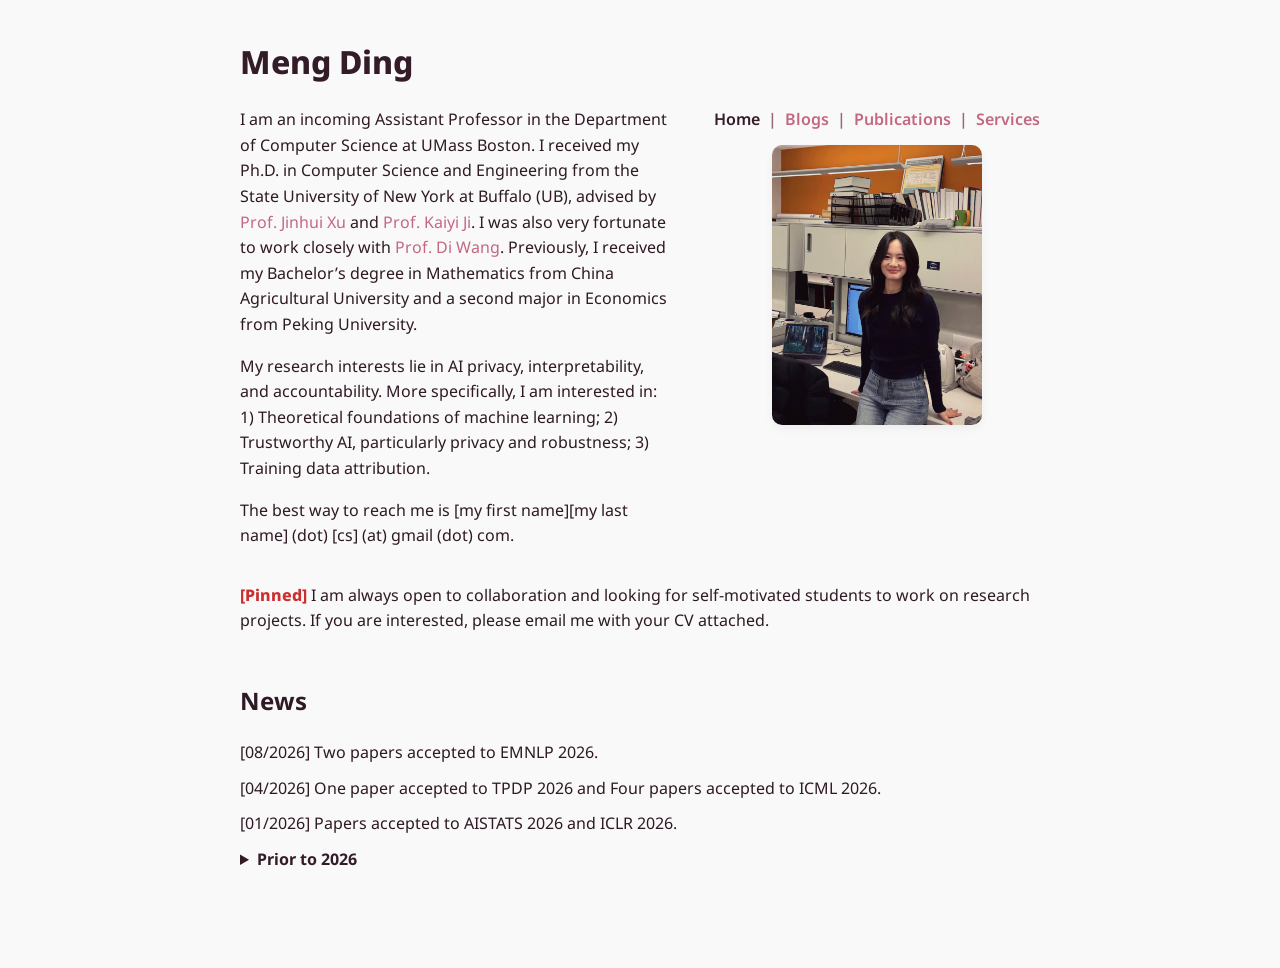
==== index.html @ 01e3784d "new role and new pubs ^ ^" ====
<!DOCTYPE HTML>
<html lang="en">

<head>
  <title>Meng Ding</title>

  <meta charset="utf-8">
  <meta name="viewport" content="width=device-width, initial-scale=1.0">
  <meta http-equiv="Content-Type" content="text/html; charset=us-ascii">
  <meta name="color-scheme" content="dark light">
  <meta name="theme-color" content="#FFFFFF" media="(prefers-color-scheme: light)">
  <meta name="theme-color" content="#121212" media="(prefers-color-scheme: dark)">

  <link rel="preconnect" href="https://fonts.googleapis.com">
  <link rel="preconnect" href="https://fonts.gstatic.com" crossorigin>
  <link href="https://fonts.googleapis.com/css2?family=Noto+Sans:ital,wght@0,100..900;1,100..900&display=swap"
    rel="stylesheet">

  <link rel="stylesheet" type="text/css" href="myweb.css">

  <link rel="icon" type="image/png" href="images/caticon.png">
</head>

<body class="home-page">
  <div class="section section-hero">
    <div id="bio" class="bio-container">
      <div class="name-header">
        <h1>Meng Ding</h1>
        <div class="globe-widget">
          <script type="text/javascript" id="clstr_globe" src="//clustrmaps.com/globe.js?d=vSPFzfWm34pUkVREShC02uVFvuVjE_61uGArD9vSXBY"></script>
        </div>
      </div>

      <div class="bio-content">
        <div class="biotext">
          <p>
            I am an incoming Assistant Professor in the Department of Computer Science at UMass Boston.
            I received my Ph.D. in Computer Science and Engineering from the
            State University of New York at Buffalo (UB), advised by
            <a href="https://cse.buffalo.edu/~jinhui/">Prof. Jinhui Xu</a> and
            <a href="https://cse.buffalo.edu/~kaiyiji/">Prof. Kaiyi Ji</a>.
            I was also very fortunate to work closely with
            <a href="https://shao3wangdi.github.io/">Prof. Di Wang</a>. Previously, I received my Bachelor’s degree in Mathematics from China Agricultural University and a second major in Economics from Peking University.
          </p>
          <p>
            My research interests lie in AI privacy, interpretability, and accountability. More specifically, I am interested in: 1) Theoretical foundations of machine learning; 2) Trustworthy AI, particularly privacy and robustness; 3) Training data attribution.
          </p>
          <p>
            The best way to reach me is [my first name][my last name] (dot) [cs] (at) gmail (dot) com.
          </p>
        </div>

        <div class="bioimage">
          <nav class="profile-nav" aria-label="Primary">
            <a class="profile-nav-link active" href="index.html">Home</a>
            <span class="profile-nav-separator" aria-hidden="true">|</span>
            <a class="profile-nav-link" href="blogs.html">Blogs</a>
            <span class="profile-nav-separator" aria-hidden="true">|</span>
            <a class="profile-nav-link" href="publications.html">Publications</a>
            <span class="profile-nav-separator" aria-hidden="true">|</span>
            <a class="profile-nav-link" href="services.html">Services</a>
          </nav>
          <img src="images/meee.jpg" alt="Portrait of Meng Ding">
        </div>
      </div>
    </div>
  </div>

  <p class="pinned-note">
    <span class="pin-highlight">[Pinned]</span> I am always open to collaboration and looking for self-motivated students to work on research projects. If you are interested, please email me with your CV attached.
  </p>

  <div class="section">
    <h2>News</h2>
    <div class="content">
      <ul class="news-list">
        <li>[08/2026] Two papers accepted to EMNLP 2026.</li>
        <li>[04/2026] One paper accepted to TPDP 2026 and Four papers accepted to ICML 2026.</li>
        <li>[01/2026] Papers accepted to AISTATS 2026 and ICLR 2026.</li>
        <details>
        <summary><strong>Prior to 2026</strong></summary>
        <ul>
          <li>[10/2025] One paper accepted to TMLR 2025.</li>
          <li>[07/2025] One paper accepted to CoLM 2025.</li>
          <li>[05/2025] One paper accepted to UAI 2025.</li>
          <li>[04/2025] One paper accepted to TPDP 2025.</li>
          <li>[01/2025] One paper accepted to ICLR 2025.</li>
          <li>[12/2024] One paper accepted to AAAI 2025.</li>
          <li>[10/2024] One paper accepted to Neurocomputing.</li>
          <li>[09/2024] Two papers accepted to NeurIPS 2024.</li>
          <li>[05/2024] One paper accepted to ICML 2024.</li>
          <li>[01/2024] One paper accepted to ICLR 2024.</li>
        </ul>
      </details>
      </ul>
    </div>
  </div>
</body>

</html>
---- myweb.css ----
body {
  min-height: 100vh;
  max-width: 800px;
  margin: auto;
  padding: 28px 20px 40px;
  line-height: 1.6;
  font-size: 16px;
  font-family: "Noto Sans", sans-serif;
  background-color: #f9f9f9;
  color: #2e1924;
}

a {
  color: #c46882;
  text-decoration: none !important;
  transition: all 0.3s ease;
}

a:hover {
  color: #f9f9f9;
  text-decoration: none !important;
  background-color: #c46882;
}

p {
  margin-top: 0;
}

ul {
  padding-left: 20px;
}

li {
  margin-bottom: 10px;
}

.site-nav {
  display: flex;
  justify-content: flex-end;
  margin-bottom: 28px;
}

.nav-links {
  display: flex;
  flex-wrap: wrap;
  gap: 0;
  align-items: center;
  justify-content: flex-end;
  padding: 0;
  font-weight: 600;
}

.nav-link {
  display: inline;
  padding: 0;
}

.nav-link.active {
  color: rgb(51, 28, 40);
}

.nav-separator {
  margin: 0 8px;
  color: #9a6678;
}

.section {
  padding: 10px 0;
  border-bottom: none;
}

.section-hero {
  padding-top: 8px;
}

.pinned-note {
  margin: 8px 0 18px;
  padding: 0;
}

.pin-text {
  margin-bottom: 0;
  color: #2e1924;
  font-weight: 400;
}

.news-list {
  margin: 0 0 14px;
  padding-left: 0;
  list-style: none;
}

.page-intro h1,
.name-header h1 {
  margin: 0;
  font-size: 32px;
  font-weight: 800;
  color: rgb(51, 28, 40);
}

.page-intro p {
  margin: 10px 0 0;
}

.bio-container {
  display: flex;
  flex-direction: column;
  width: 100%;
}

.name-header {
  display: flex;
  flex-direction: row;
  align-items: center;
  justify-content: flex-start;
  gap: 15px;
  margin-bottom: 20px;
}

.globe-widget {
  height: 1.2em;
  width: 1.2em;
  display: flex;
  align-items: center;
}

.mini-globe-widget {
  height: 20px;
  width: 20px;
  flex-shrink: 0;
}

.section-header-with-widget {
  display: flex;
  align-items: center;
  justify-content: space-between;
  gap: 16px;
}

.bio-content {
  display: flex;
  flex-direction: row;
  align-items: flex-start;
  gap: 40px;
  width: 100%;
}

.biotext {
  flex: 1;
}

.bioimage img {
  width: 210px;
  height: auto;
  border-radius: 10px;
  box-shadow: 0 4px 10px rgba(0, 0, 0, 0.05);
}

.bioimage {
  display: flex;
  flex-direction: column;
  align-items: center;
  gap: 12px;
}

.profile-nav {
  display: flex;
  flex-wrap: wrap;
  align-items: center;
  justify-content: center;
  gap: 0;
  font-weight: 600;
}

.profile-nav-link {
  color: #c46882;
}

.profile-nav-link.active {
  color: rgb(51, 28, 40);
}

.profile-nav-separator {
  margin: 0 8px;
  color: #9a6678;
}

details {
  padding: 0;
}

summary {
  cursor: pointer;
  font-weight: 700;
  color: rgb(51, 28, 40);
}

summary span {
  display: inline-block;
}

.home-page .section {
  border-bottom: none;
}

span.paper {
  font-weight: bold;
  color: rgb(51, 28, 40);
  text-decoration: none !important;
  border-bottom: none !important;
}

.pin-highlight {
  color: #cc2f2f; 
  font-weight: 800; 
}

span.me {
  font-weight: 800;
  color: rgb(37, 20, 29);
  text-decoration: none !important;
  border-bottom: none !important;
}

.card-list {
  display: grid;
  gap: 18px;
}

.content-card {
  padding: 18px 20px;
  border: 1px solid #e9c2cd;
  border-radius: 14px;
  background-color: #fffdfd;
}

.card-meta {
  margin-bottom: 8px;
  color: #9a6678;
  font-size: 14px;
  font-weight: 700;
  text-transform: uppercase;
  letter-spacing: 0.08em;
}

.card-title {
  margin: 0 0 10px;
  font-size: 22px;
}

@media screen and (max-width: 600px) {
  body {
    padding: 20px 16px 32px;
  }

  .site-nav {
    justify-content: center;
  }

  .nav-links {
    justify-content: center;
  }

  .bio-content {
    flex-direction: column-reverse;
    align-items: center;
    gap: 20px;
  }

  .bioimage img {
    width: 176px;
    margin-bottom: 8px;
  }

  .section-header-with-widget {
    align-items: flex-start;
  }
}
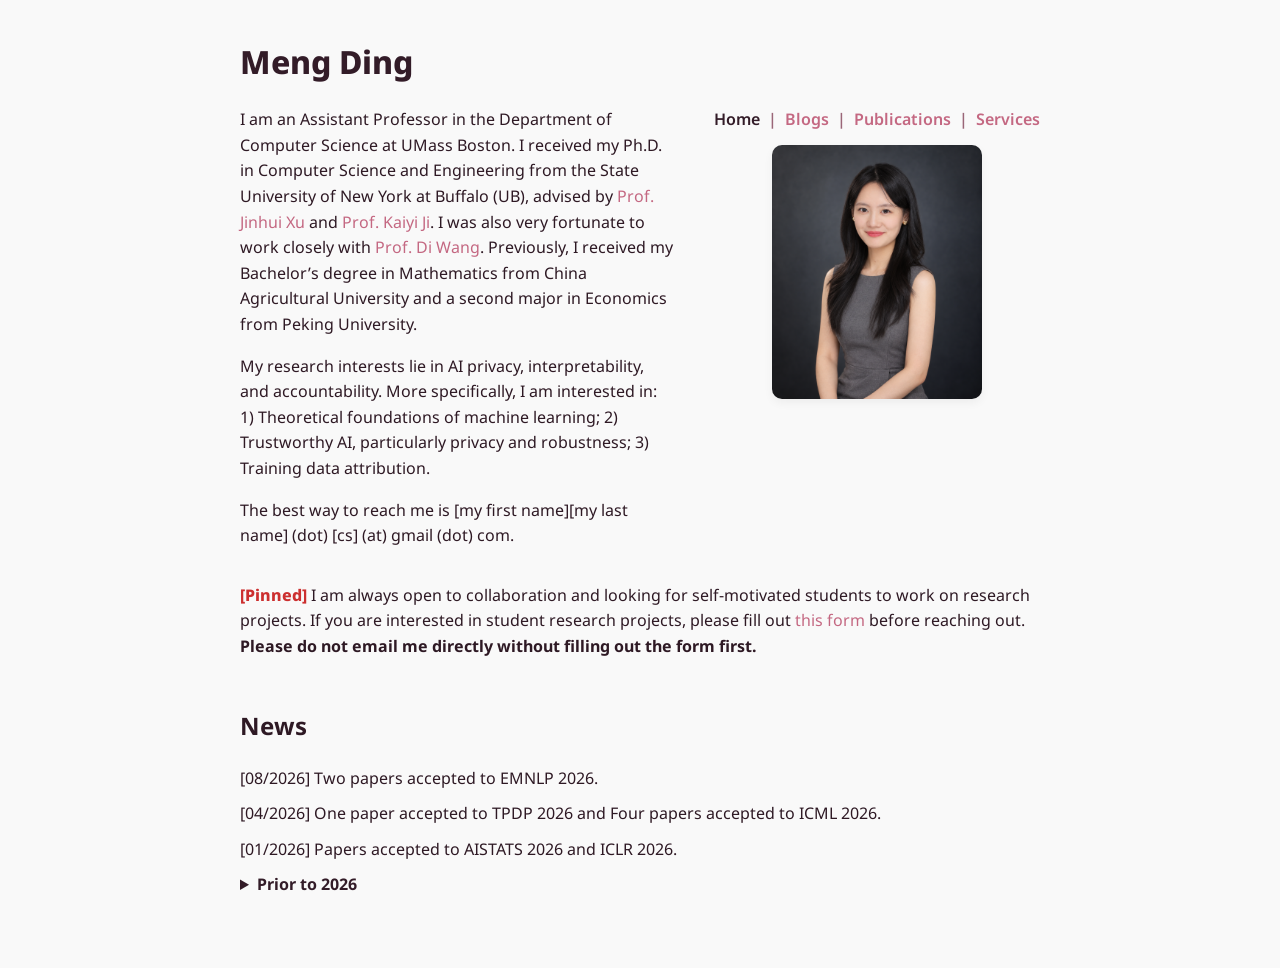
==== commit bc04b341: "info" ====
--- a/index.html
+++ b/index.html
@@ -34,7 +34,7 @@
       <div class="bio-content">
         <div class="biotext">
           <p>
-            I am an incoming Assistant Professor in the Department of Computer Science at UMass Boston.
+            I am an Assistant Professor in the Department of Computer Science at UMass Boston.
             I received my Ph.D. in Computer Science and Engineering from the
             State University of New York at Buffalo (UB), advised by
             <a href="https://cse.buffalo.edu/~jinhui/">Prof. Jinhui Xu</a> and
@@ -60,14 +60,19 @@
             <span class="profile-nav-separator" aria-hidden="true">|</span>
             <a class="profile-nav-link" href="services.html">Services</a>
           </nav>
-          <img src="images/meee.jpg" alt="Portrait of Meng Ding">
+          <img src="images/me.PNG" alt="Portrait of Meng Ding">
         </div>
       </div>
     </div>
   </div>
 
   <p class="pinned-note">
-    <span class="pin-highlight">[Pinned]</span> I am always open to collaboration and looking for self-motivated students to work on research projects. If you are interested, please email me with your CV attached.
+    <span class="pin-highlight">[Pinned]</span>
+    I am always open to collaboration and looking for self-motivated students to work on research projects.
+    If you are interested in student research projects, please fill out
+    <a href="https://docs.google.com/forms/d/e/1FAIpQLSeJq5s0k9hq4JVzcSncTThK8tnairlgNBtb4XJMPyuEA-nZ8g/viewform?usp=dialog">this form</a>
+    before reaching out.
+    <strong>Please do not email me directly without filling out the form first.</strong>
   </p>
 
   <div class="section">
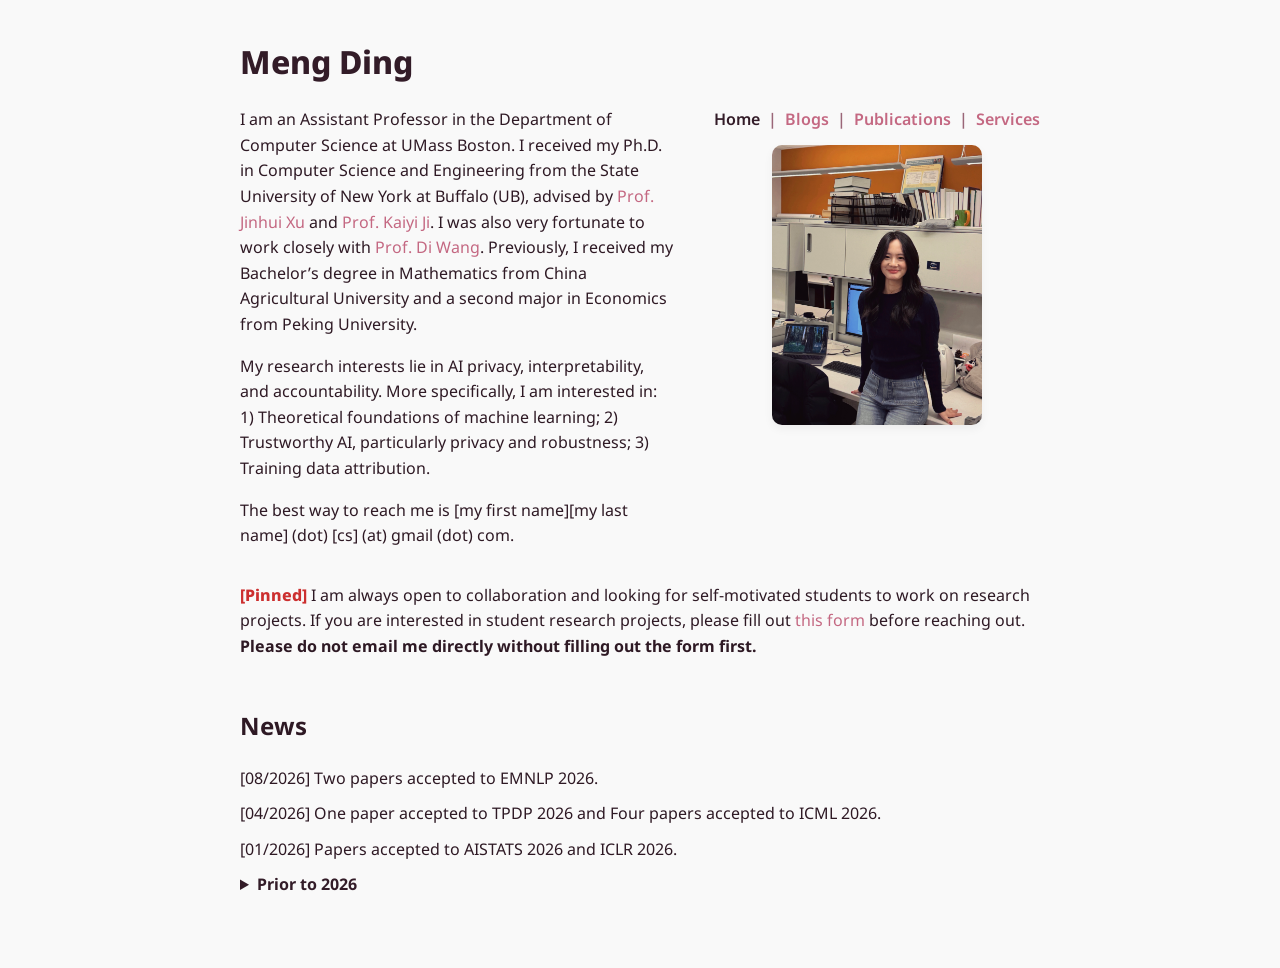
==== commit dc9c9124: "info" ====
--- a/index.html
+++ b/index.html
@@ -60,7 +60,7 @@
             <span class="profile-nav-separator" aria-hidden="true">|</span>
             <a class="profile-nav-link" href="services.html">Services</a>
           </nav>
-          <img src="images/me.PNG" alt="Portrait of Meng Ding">
+          <img src="images/meee.jpg" alt="Portrait of Meng Ding">
         </div>
       </div>
     </div>
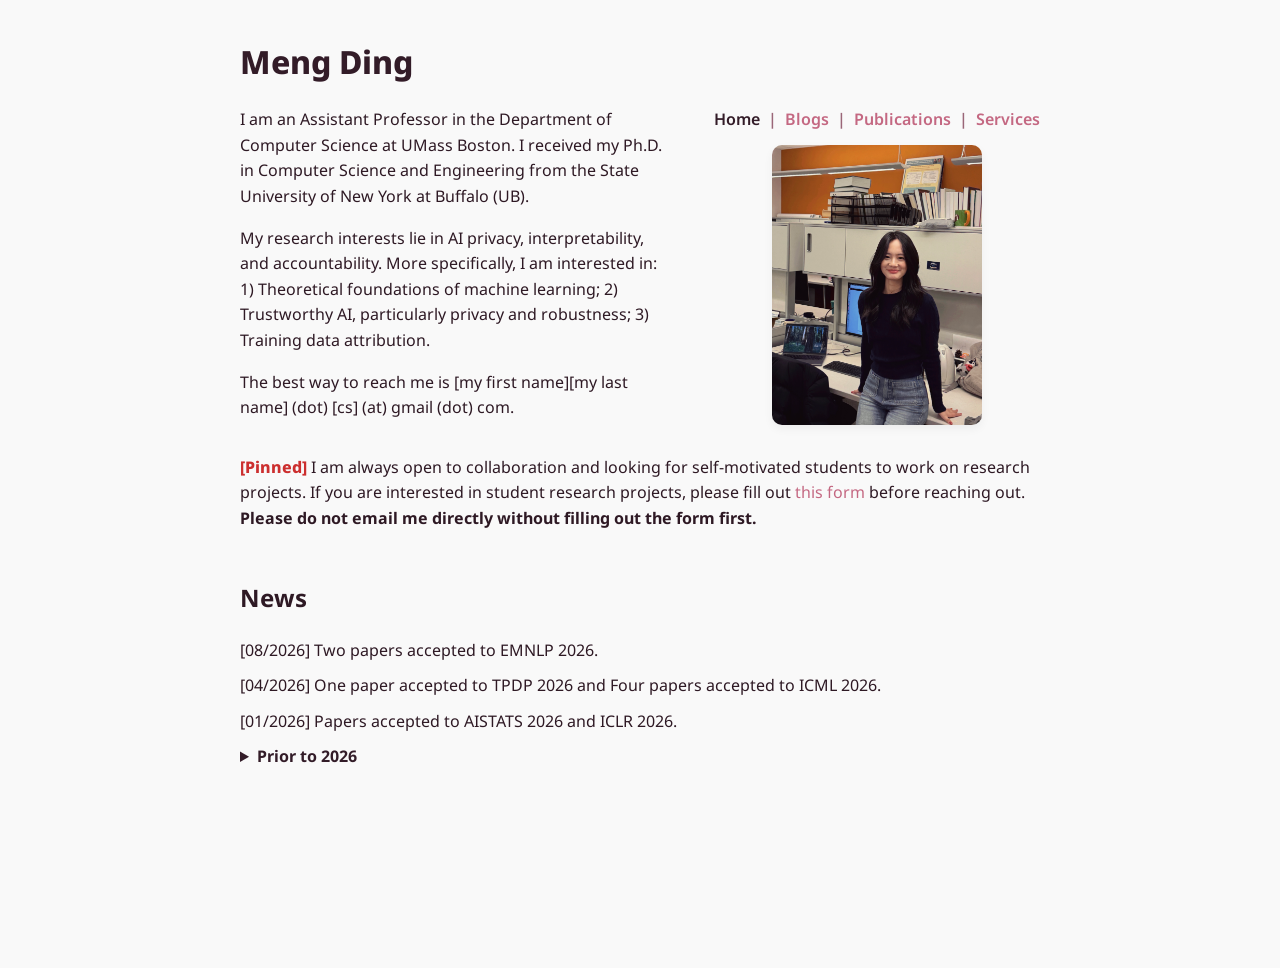
==== commit 9af816d6: "info" ====
--- a/index.html
+++ b/index.html
@@ -36,11 +36,7 @@
           <p>
             I am an Assistant Professor in the Department of Computer Science at UMass Boston.
             I received my Ph.D. in Computer Science and Engineering from the
-            State University of New York at Buffalo (UB), advised by
-            <a href="https://cse.buffalo.edu/~jinhui/">Prof. Jinhui Xu</a> and
-            <a href="https://cse.buffalo.edu/~kaiyiji/">Prof. Kaiyi Ji</a>.
-            I was also very fortunate to work closely with
-            <a href="https://shao3wangdi.github.io/">Prof. Di Wang</a>. Previously, I received my Bachelor’s degree in Mathematics from China Agricultural University and a second major in Economics from Peking University.
+            State University of New York at Buffalo (UB). 
           </p>
           <p>
             My research interests lie in AI privacy, interpretability, and accountability. More specifically, I am interested in: 1) Theoretical foundations of machine learning; 2) Trustworthy AI, particularly privacy and robustness; 3) Training data attribution.
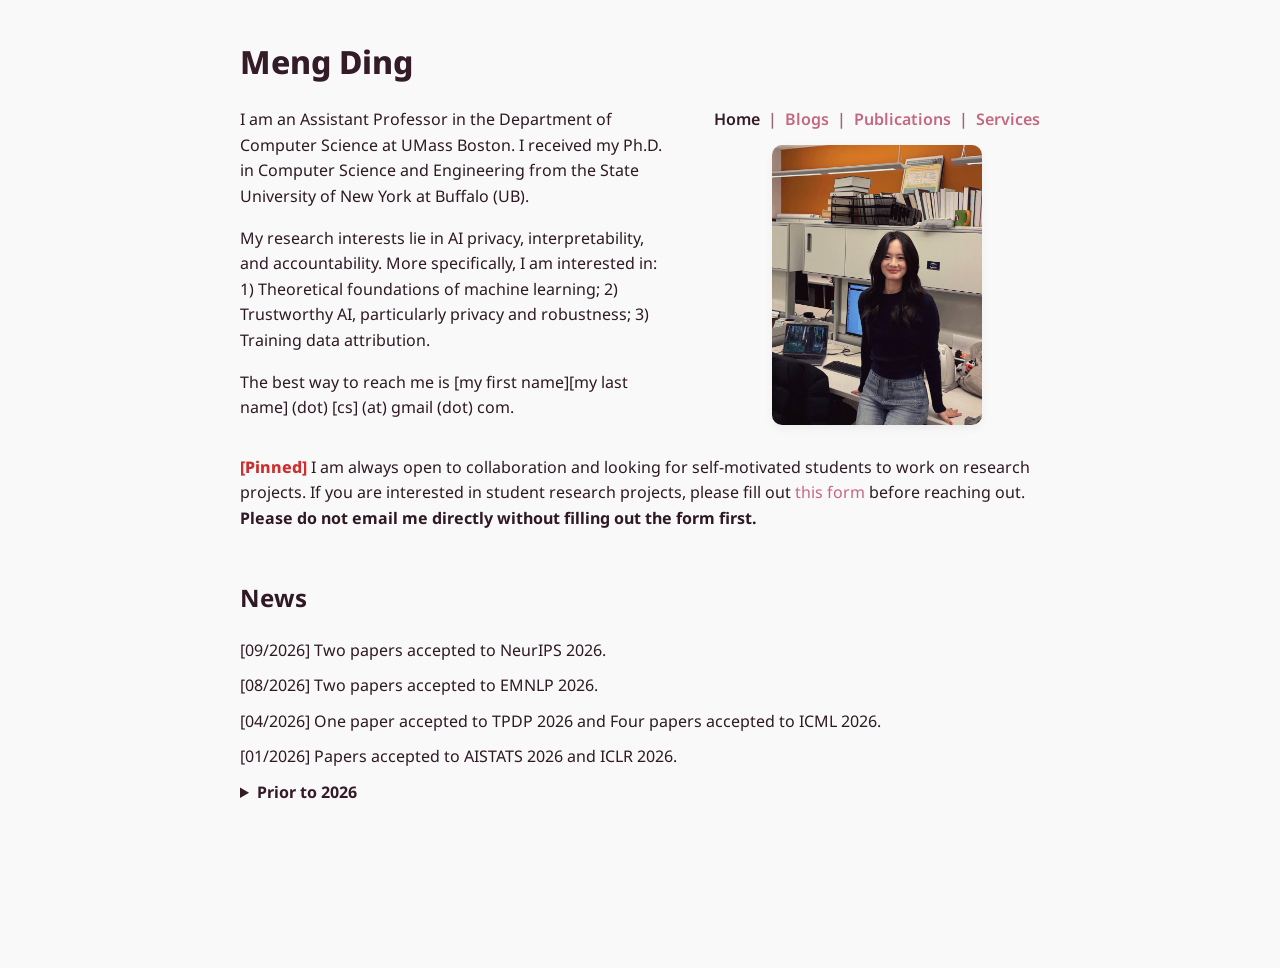
==== commit 2eab831d: "info" ====
--- a/index.html
+++ b/index.html
@@ -75,6 +75,7 @@
     <h2>News</h2>
     <div class="content">
       <ul class="news-list">
+        <li>[09/2026] Two papers accepted to NeurIPS 2026.</li>
         <li>[08/2026] Two papers accepted to EMNLP 2026.</li>
         <li>[04/2026] One paper accepted to TPDP 2026 and Four papers accepted to ICML 2026.</li>
         <li>[01/2026] Papers accepted to AISTATS 2026 and ICLR 2026.</li>
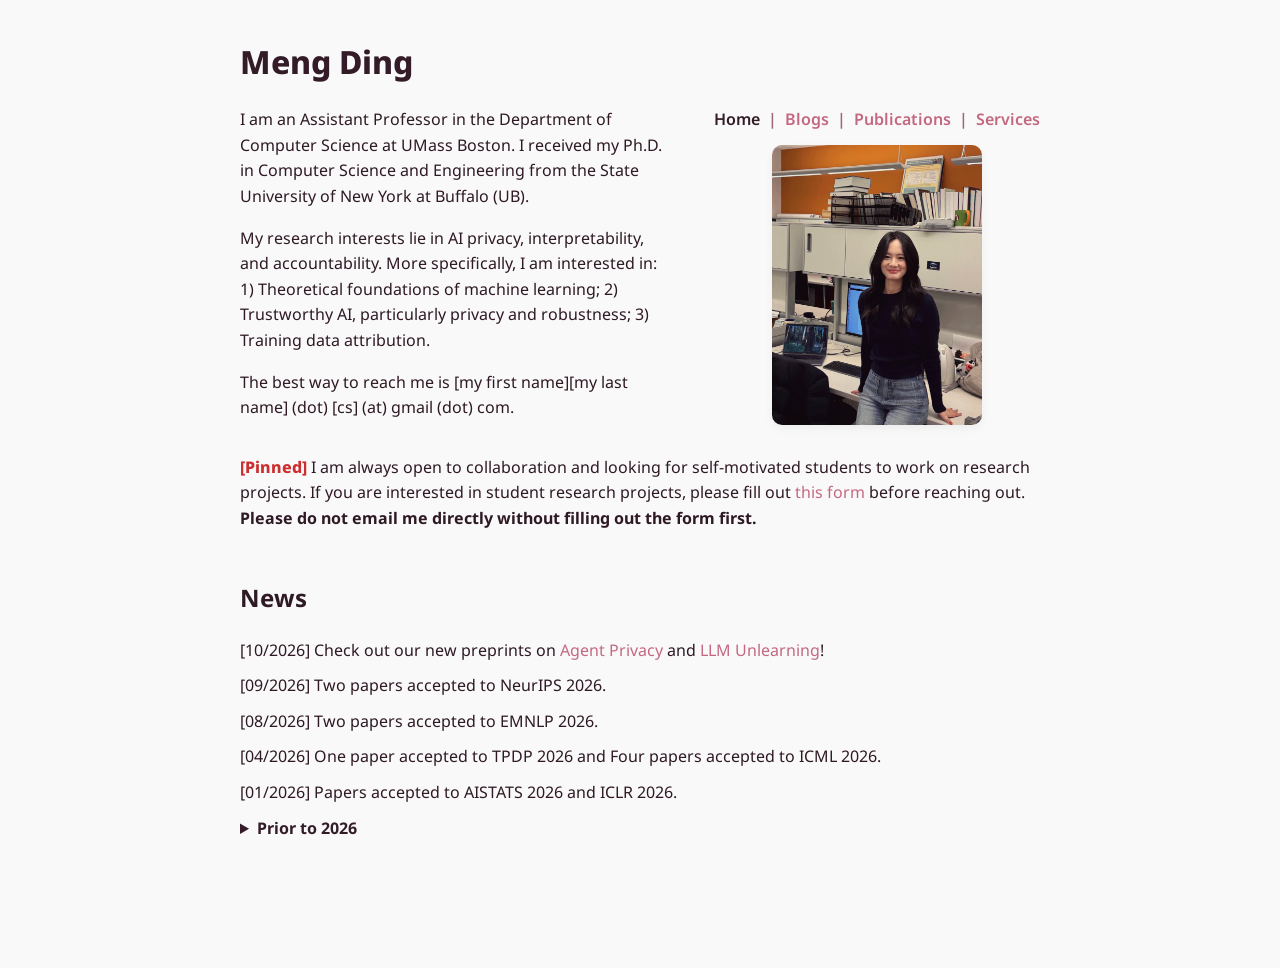
==== commit 132dd8f1: "preprints" ====
--- a/index.html
+++ b/index.html
@@ -75,6 +75,11 @@
     <h2>News</h2>
     <div class="content">
       <ul class="news-list">
+        <li>[10/2026] Check out our new preprints on
+        <a href="https://arxiv.org/abs/2610.24359" target="_blank">Agent Privacy</a>
+        and
+        <a href="https://arxiv.org/abs/2610.21230" target="_blank">LLM Unlearning</a>!
+        </li>
         <li>[09/2026] Two papers accepted to NeurIPS 2026.</li>
         <li>[08/2026] Two papers accepted to EMNLP 2026.</li>
         <li>[04/2026] One paper accepted to TPDP 2026 and Four papers accepted to ICML 2026.</li>
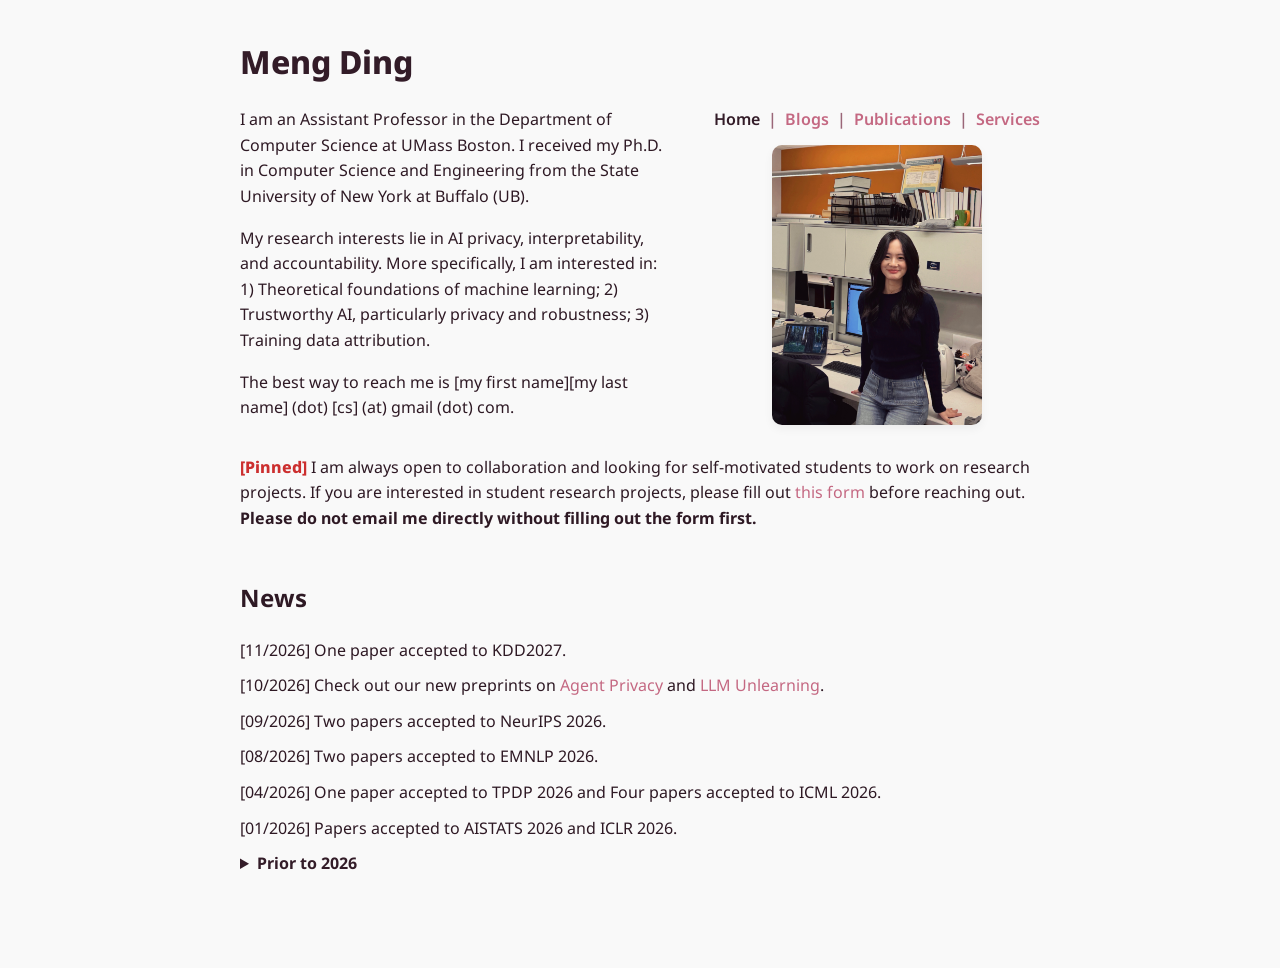
==== commit b8d45419: "pub" ====
--- a/index.html
+++ b/index.html
@@ -75,10 +75,11 @@
     <h2>News</h2>
     <div class="content">
       <ul class="news-list">
+        <li>[11/2026] One paper accepted to KDD2027.</li>
         <li>[10/2026] Check out our new preprints on
         <a href="https://arxiv.org/abs/2610.24359" target="_blank">Agent Privacy</a>
         and
-        <a href="https://arxiv.org/abs/2610.21230" target="_blank">LLM Unlearning</a>!
+        <a href="https://arxiv.org/abs/2610.21230" target="_blank">LLM Unlearning</a>.
         </li>
         <li>[09/2026] Two papers accepted to NeurIPS 2026.</li>
         <li>[08/2026] Two papers accepted to EMNLP 2026.</li>
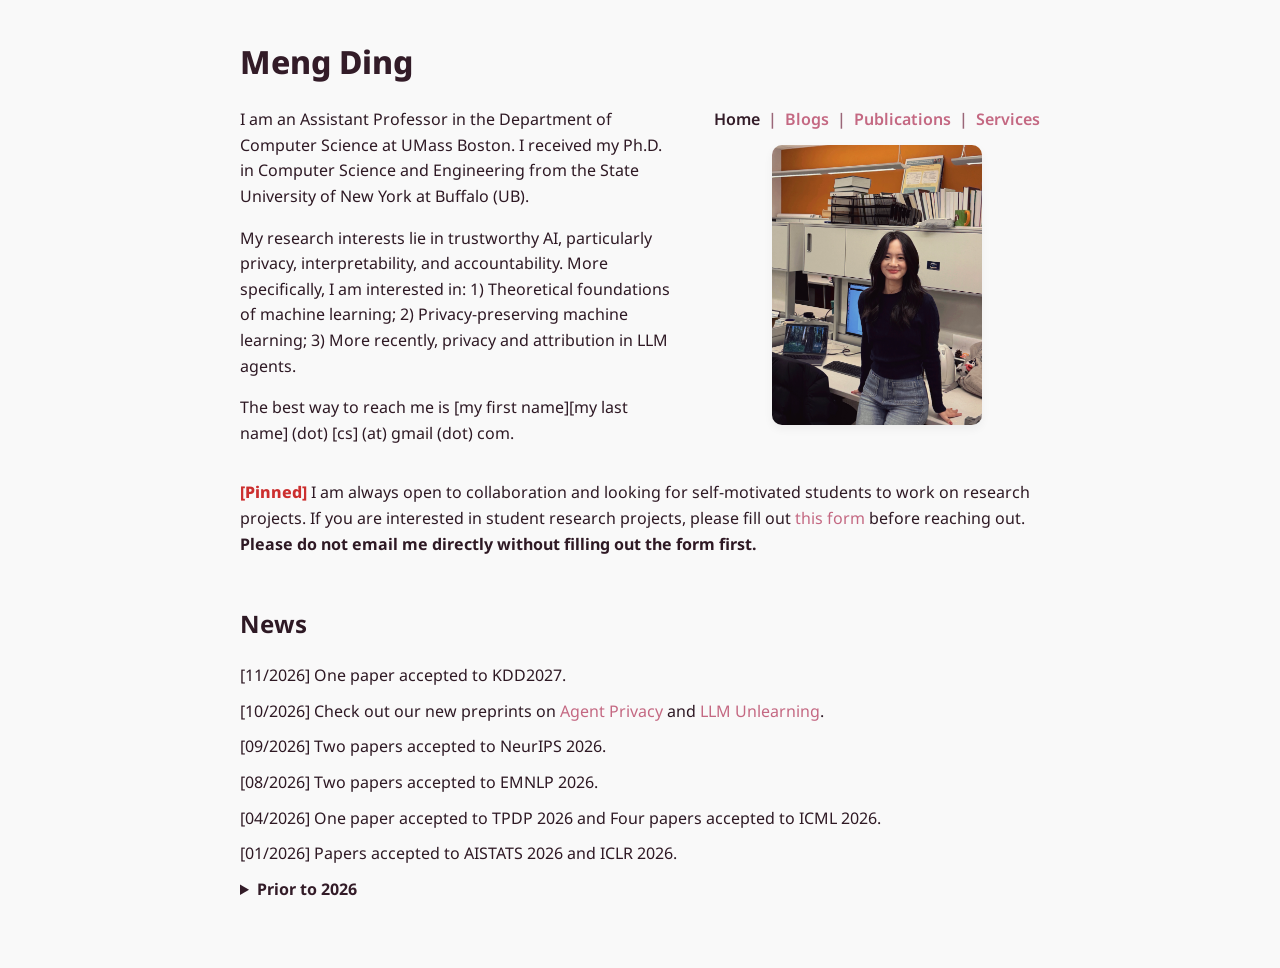
==== commit b535de04: "bio" ====
--- a/index.html
+++ b/index.html
@@ -39,8 +39,7 @@
             State University of New York at Buffalo (UB). 
           </p>
           <p>
-            My research interests lie in AI privacy, interpretability, and accountability. More specifically, I am interested in: 1) Theoretical foundations of machine learning; 2) Trustworthy AI, particularly privacy and robustness; 3) Training data attribution.
-          </p>
+            My research interests lie in trustworthy AI, particularly privacy, interpretability, and accountability. More specifically, I am interested in: 1) Theoretical foundations of machine learning; 2) Privacy-preserving machine learning; 3) More recently, privacy and attribution in LLM agents.          </p>
           <p>
             The best way to reach me is [my first name][my last name] (dot) [cs] (at) gmail (dot) com.
           </p>
